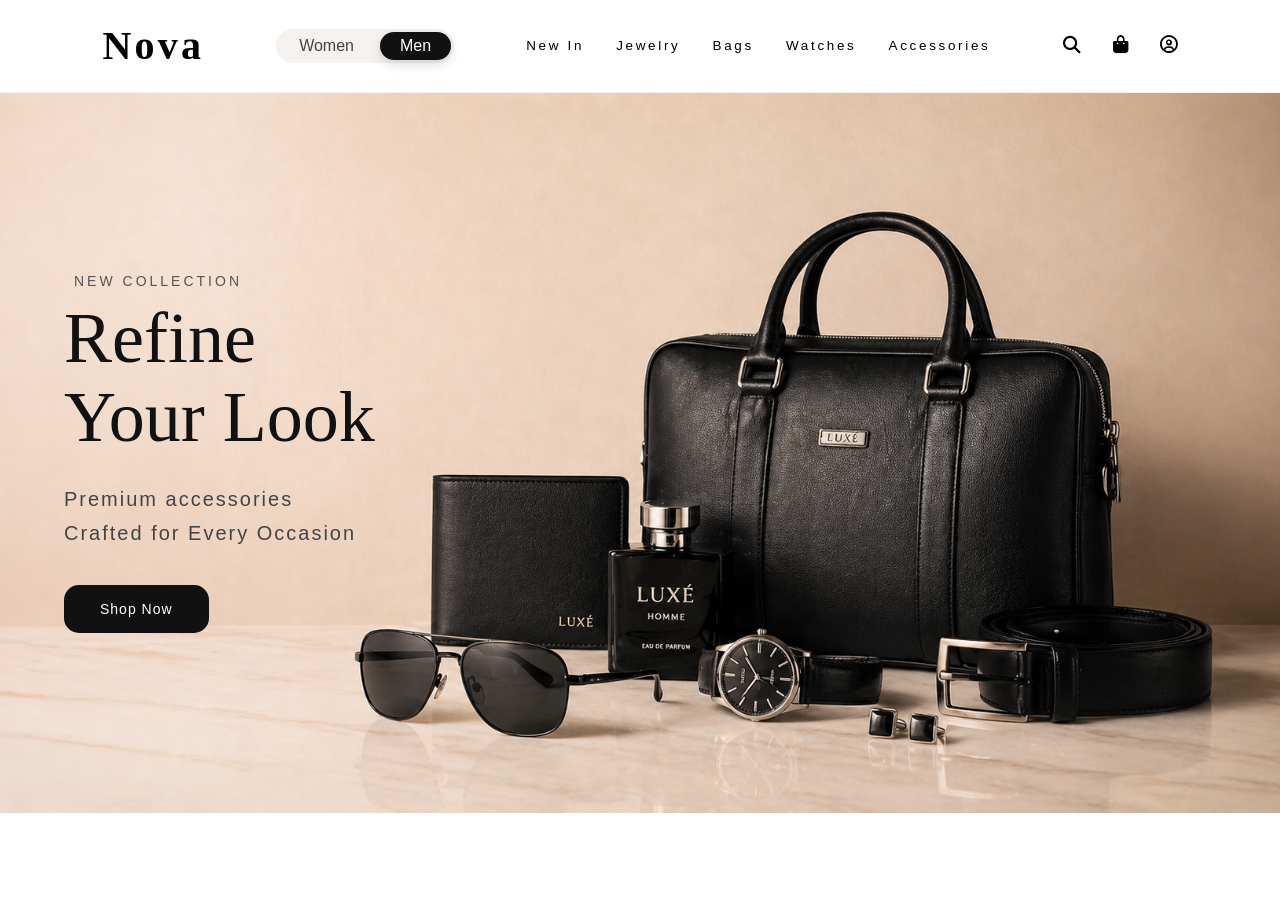
==== index-men.html @ a4f5a245 "initial commit" ====
<!DOCTYPE html>
<html lang="en">
<head>
    <meta charset="UTF-8">
    <meta name="viewport" content="width=device-width, initial-scale=1.0">
    <title>Men Section</title>
    <link rel="stylesheet" href="https://cdnjs.cloudflare.com/ajax/libs/font-awesome/6.5.0/css/all.min.css">
    <link rel="stylesheet" href="style.css">
</head>
<body>
    <header class="header">
        <h1 class="brand">
            <a href="/">Nova</a>
        </h1>

        <div class="gender-switch">
            <a href="index-women.html">Women</a>
            <a href="index-men.html" class="active">Men  </a>
        </div>
        
        <nav class="nav" aria-label="Main Navigation">
            <a href="#">New In</a>
            <a href="#">Jewelry</a>
            <a href="#">Bags</a>
            <a href="#">Watches</a>
            <!-- <a href="#">Sunglasses</a> -->
            <a href="#collection">Accessories</a>
        </nav>
        <div class="icons">
            <a href="#" aria-label="Search">
                <i class="fa-solid fa-magnifying-glass" aria-hidden="true"></i>
            </a>
            <a href="#" aria-label="Cart">
                <i class="fa-solid fa-bag-shopping" aria-hidden="true"></i>
            </a>
            <a href="#" aria-label="Account">
                <i class="fa-regular fa-circle-user" aria-hidden="true"></i>
            </a>
        </div>
    </header>

    <section class="hero men-hero">
        <div class="hero-section">
            <p class="hero-subtitle">New Collection</p>
            <h2 class="hero-title">
                Refine <br>
                Your Look</h2>
            <p class="hero-text">Premium accessories <br> Crafted for Every Occasion</p>
            <a href="#" class="hero-btn">Shop Now</a>
        </div>
    </section>

    
    

    <script src="script.js"></script>
</body>
</html>
---- style.css ----
* {
    margin: 0;
    padding: 0;
    box-sizing: border-box;
}

html {
    scroll-behavior: smooth;
}

body {
    font-family: 'Poppins', sans-serif; 
    overflow-x: hidden;  
}

a {
    text-decoration: none;
    color: inherit;
}

.header {
    display: flex;
    align-items: center;
    justify-content: space-between;
    gap: 2rem;
    padding: 1.4rem 8%;
    /* background: rgba(255, 255, 255, 0.88); */
    background: rgba(255, 255, 255, 0.92);
    backdrop-filter: blur(10px);
    -webkit-backdrop-filter: blur(10px);
    border-bottom: 1px solid rgba(31, 25, 22, 0.06);
    position: sticky;
    top: 0;
    z-index: 1000;
}

.brand {
    font-family: "Cormorant Garamond", serif;
    font-size: 2.5rem;
    font-weight: 600;
    letter-spacing: 0.08em;
    flex-shrink: 0;
}

.brand a{
    transition: color 0.3s ease;
}

.brand a:hover{
    color: #a9876f;
}

/* gender switch */
.gender-switch{
    display:flex;
    gap:6px;
    background: #f5f2ef;
    padding: 3px;
    border-radius: 30px;
    width: fit-content;
}

.gender-switch a{
    text-decoration:none;
    color:#444;
    font-size:1rem;
    font-weight:500;
    padding: 5px 20px;
    border-radius: 30px;
    transition: all 0.3s ease;
}

.gender-switch a:hover {
    color:#a9876f;
}

.gender-switch a.active{
    color: #fff;
    background-color: #111;
    box-shadow: 0 4px 12px rgba(0, 0, 0, 0.15);
}

.nav {
    display: flex;
    flex-wrap: wrap;
    justify-content: center;
    gap: 2rem;
    font-size: 0.84rem;
    font-weight: 500;
    letter-spacing: 0.2em;
}

.icons {
    display: flex;
    flex-wrap: wrap;
    justify-content: center;
    gap: 2rem;
}

.icons a{
    font-size: 1.1rem;
    transition: color 0.3s ease,transform 0.3s ease;
}

.icons a:hover{
    color: #a9876f;
    transform: translateY(-2px);
}

.nav a {
    /* transition: 0.3s; */
    transition: color 0.3s ease,transform 0.3s ease;
}

.nav a:hover {
    color: #a9876f;
    transform: translateY(-1px);
}

@media (max-width: 900px){
    .header{
        flex-direction: column;
        gap: 1rem;
        padding: 1rem 5%;
    }

    .nav{
        gap: 1rem;
        justify-content: center;
    }

    .icons{
        gap: 1rem;
    }
}

/* Hero Section */
.hero {
    width: 100%;
    /* min-height: 80vh; */
    /* background: url('image/women.png'); */
    background-size: cover;
    background-position: center;
    display: flex;
    align-items: center;
    padding: 80px 5%;
}

.women-hero {
    min-height: 60vh;
    background-image: url(image/women.png);
}

.men-hero {
    min-height: 80vh;
    background-image: url(image/men.png);
}

.hero-section {
    width: 100%;
    max-width: 500px;
}

.hero-subtitle {
    font-size: 14px;
    letter-spacing: 3px;
    text-transform: uppercase;
    color: #555;
    margin-bottom: 10px;
    margin-left: 10px;
}

.hero-title {
    font-size: clamp(42px, 7vw, 72px);
    line-height: 1.1;
    font-family: Georgia, 'Times New Roman', serif;
    font-weight: 500;
    color: #111;
    margin-bottom: 25px;
}

.hero-text {
    font-size: 20px;
    line-height: 1.7;
    letter-spacing: 2px;
    color: #444;
    margin-bottom: 35px;
    /* margin-left: 5px; */
    max-width: 420px;
}

.hero-btn {
    display: inline-block;
    padding: 16px 36px;
    background: #111;
    color: white;
    text-decoration: none;
    font-size: 14px;
    border-radius: 15px;
    letter-spacing: 1px;
    transition: 0.3s;
}

.hero-btn:hover {
    transform: translateY(-1.5px);
    background-color: #c19e83;
}

@media (max-width: 768px){
    .hero {
        min-height: 75vh;
        padding: 60px 6%;
        background-position: center;
    }
    .hero-title {
        font-size: 48px;
    }
    .hero-text {
        font-size: 18px;
    }
}

 /* AllCategories  */
.categories{
    width: 100%;
    padding: 60px 8%;
    /* background: #fff; */
    background: #f5f3f1;
    display: flex;
    justify-content: center;
    align-items: center;
    flex-wrap: wrap;
    gap: 5rem;
}

.category-card{
    text-align: center;
    border-radius: 30px;
    padding: 1rem;
    cursor: pointer;
    transition: all 0.35s ease;
}

.category-card img{
    width: 130px;
    height: 130px;
    border-radius: 50%;
    object-fit: cover;
    background: transparent;
    background: #f5f3f1;
    transition: transform 0.3s ease;
}

.category-card h3{
    margin-top: 18px;
    font-size: 13px;
    letter-spacing: 1.5px;
    color: #222;
}

.category-card a{
    display: inline-block;
    margin-top: 12px;
    margin-bottom: 5px;
    text-decoration: none;
    color: #333;
    font-size: 12px;
    letter-spacing: 1px;
}

.category-card a i{
    margin-left: 6px;
}

.category-card:hover {
    transform: translateY(-5px);
    box-shadow: 0 14px 30px rgba(169, 135, 111, 0.18);
    background: linear-gradient(180deg, #faf8f5, #efebe5);
}

.category-card:hover img {
    transform: scale(1.05);
}

.category-card a:hover,
.category-card h3:hover {
    color: #a9876f;
}

@media(max-width:768px){

    .categories{
        /* justify-content: center; */
        gap: 1.5rem;
    }

    .category-card{
        width: 45%;
    }

    .category-card img{
        width: 110px;
        height: 110px;
    }
}

/* Collection Section */
.collection{
    padding: 40px 8%;
    background: #f5f3f1;
}

.collection-heading{
    text-align: center;
    margin-bottom: 50px;
}

.collection-heading h2{
    font-size: 2.5rem;
    font-weight: 300;
    color: #1e1a18;
    letter-spacing: 2px;
    margin-bottom: 15px;
}

.heading-line{
    width: 90px;
    height: 3px;
    background: #d8cfc6;
    margin: auto;
}

.product-grid{
    display: grid;
    grid-template-columns: repeat(auto-fit,minmax(250px,1fr));
    gap: 2rem;
}

.product-card{
    min-height: 430px;
    position: relative;
    background: #f8f6f3;
    overflow: hidden;
    transition: all 0.35s ease;
    border-radius: 18px;
}

.product-card img{
    width: 100%;
    height: 340px;
    object-fit: contain;
    display: block;
    background: #f8f6f3;
}

.product-card:hover{
    transform: translateY(-8px);
    box-shadow: 0 12px 28px rgba(169,135,111,0.15);
}

.tag{
    position: absolute;
    top: 10px;
    left: 10px;
    background: white;
    color: #222;
    font-size: 0.7rem;
    letter-spacing: 1px;
    padding: 8px 14px;
    z-index: 2;
}

.product-meta{
    display: flex;
    justify-content: space-between;
    align-items: center;
    padding: 15px 10px 15px;
}

.product-meta h3{
    font-size: 1.1rem;
    color: #222;
    margin-bottom: 8px;
    font-weight: 300;
}

.price{
    display: inline-block;
    margin-top: 4px;
    color: #6d625a;
    font-size: 1rem;
}

.wishlist-btn{
    border: none;
    background: transparent;
    font-size: 1.4rem;
    line-height: 1;
    color: #8f7b6d;
    cursor: pointer;
    transition: all 0.3s ease;
}

.wishlist-btn:hover{
    color: #a9876f;
    transform: scale(1.15);
}

.wishlist-btn.active {
    color: crimson;
}

@media(max-width:1200px){
    .product-grid{
        grid-template-columns: repeat(2,1fr);
    }
}

@media(max-width:768px){
    .collection-heading h2{
        font-size: 2rem;
    }
    .product-grid{
        grid-template-columns: 1fr;
    }
    .product-card img{
        height: 320px;
    }
}

/* Benefits */
.benefits {
  display: grid;
  grid-template-columns: repeat(4, 1fr);
  gap: 1.5rem;
  padding: 2rem 8%;
  background: #f7f3ee;
}

.benefits article {
  display: flex;
  align-items: center;
  justify-content: center;
  gap: 0.9rem;
  min-height: 84px;
  text-align: left;
  border-radius: 16px;
  transition: all 0.3s ease;
  padding: 1rem;
}

.benefits article:hover {
  transform: translateY(-3px);
  background: #faf8f5;
  box-shadow: 0 8px 20px rgba(169, 135, 111, 0.12);
}

.benefit-icon {
  font-size: 1.4rem;
  color: #a9876f;
  display: flex;
  align-items: center;
  justify-content: center;
}

.benefits h3 {
  font-size: 0.9rem;
  letter-spacing: 0.12em;
  color: #222;
}

.benefits p {
  margin-top: 0.3rem;
  font-size: 0.88rem;
  line-height: 1.5;
  color: #666;
}

/* Tablet */
@media (max-width: 768px) {
  .benefits {
    grid-template-columns: repeat(2, 1fr);
    gap: 1rem;
  }
}

/* Mobile */
@media (max-width: 480px) {
  .benefits {
    grid-template-columns: 1fr;
  }
  .benefits article {
    justify-content: flex-start;
    border-bottom: 1px solid #e8e1da;
    border-radius: 0;
    padding-bottom: 1rem;
  }
  .benefits article:last-child {
    border-bottom: none;
  }
}

/* Footer */
.footer{
    text-align:center;
    padding:1rem;
    background:#1e1a18;
    color:#fff;
    font-size:0.9rem;
    letter-spacing: 0.5rem;
}
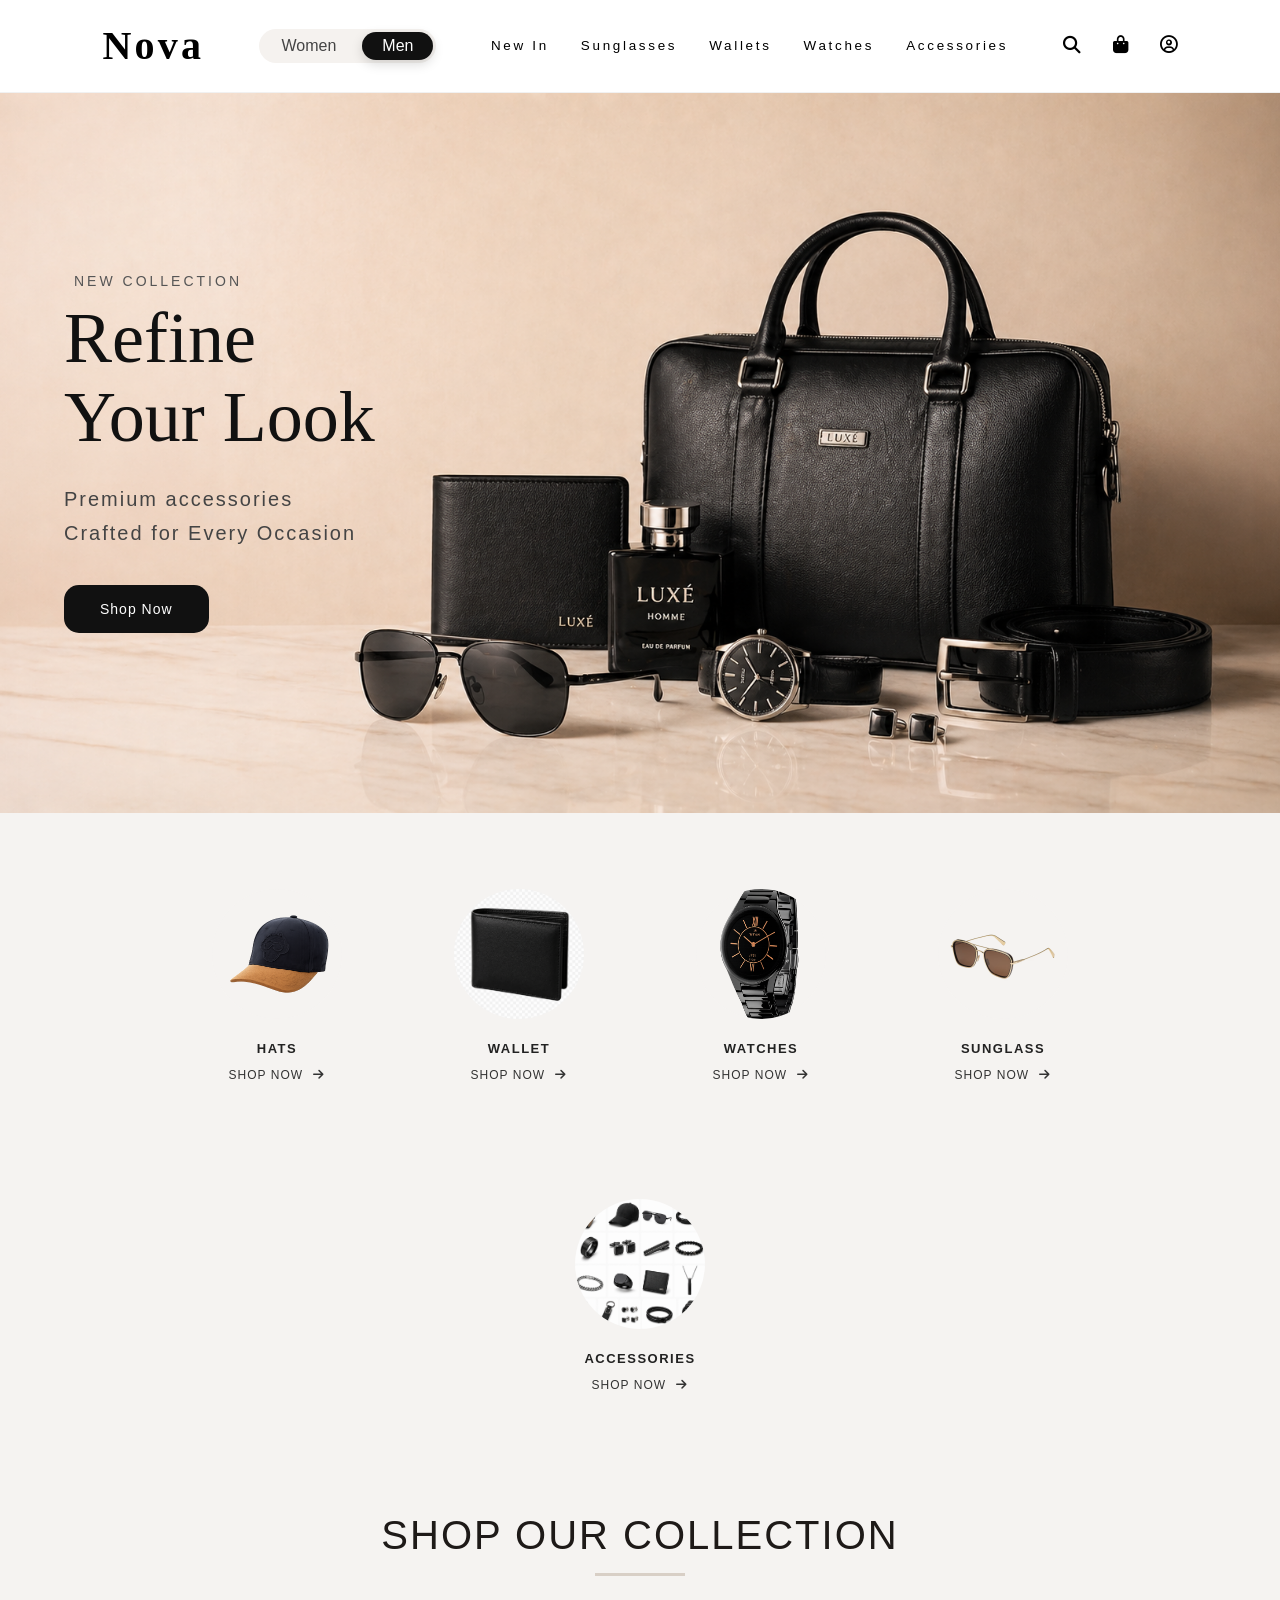
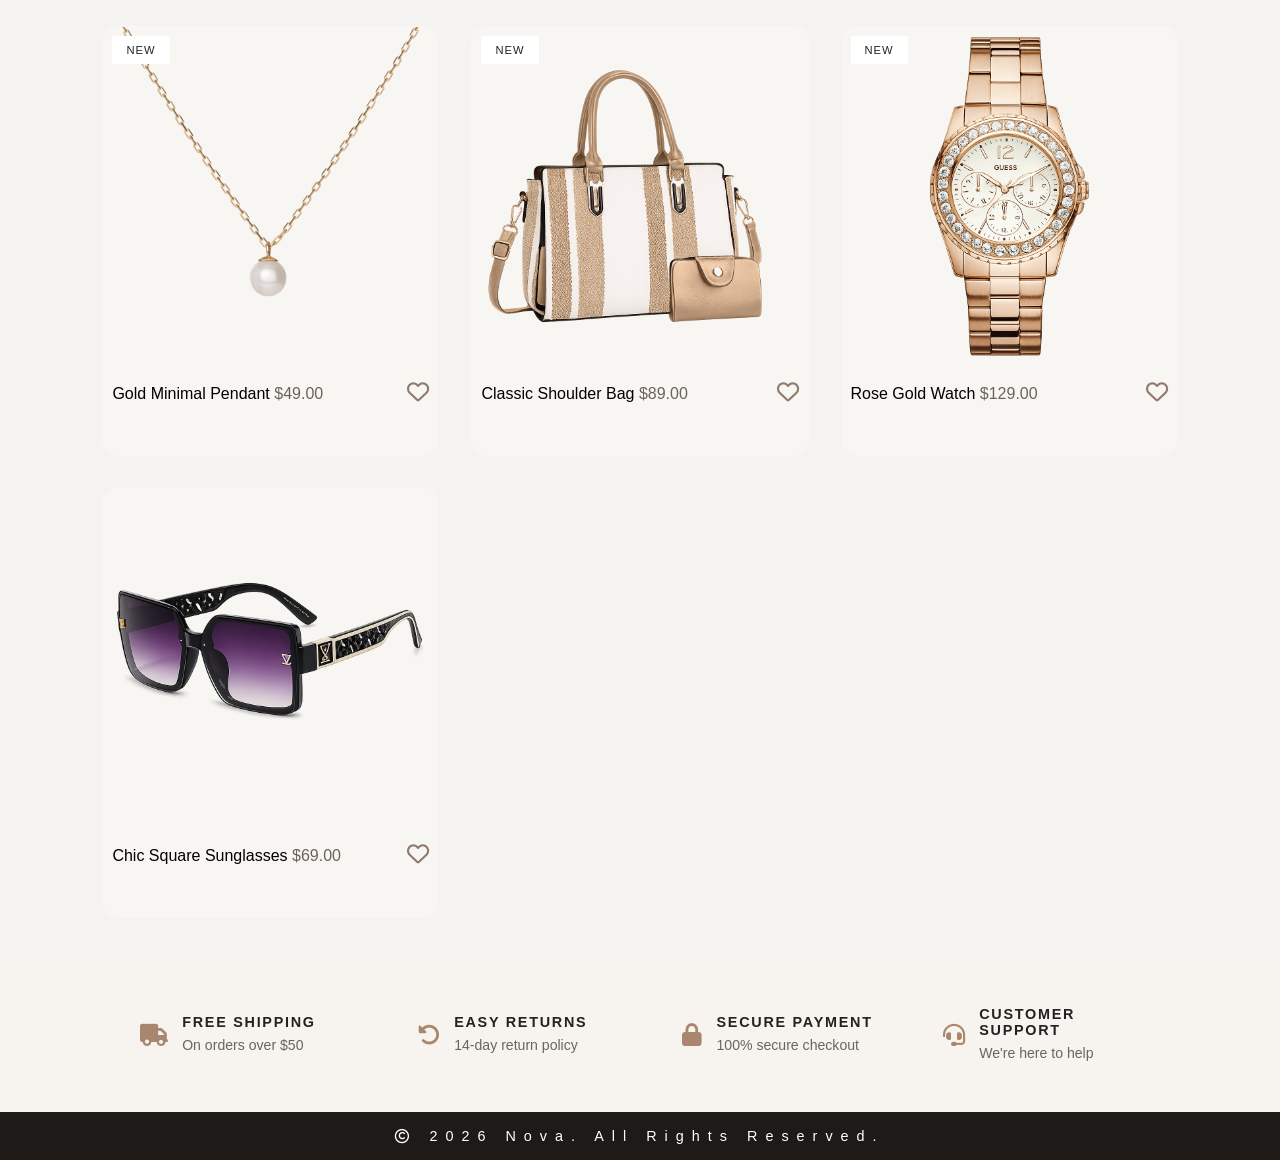
==== commit 4c60fc33: "Added Category section" ====
--- a/index-men.html
+++ b/index-men.html
@@ -14,14 +14,14 @@
         </h1>
 
         <div class="gender-switch">
-            <a href="index-women.html">Women</a>
+            <a href="index.html">Women</a>
             <a href="index-men.html" class="active">Men  </a>
         </div>
         
         <nav class="nav" aria-label="Main Navigation">
             <a href="#">New In</a>
-            <a href="#">Jewelry</a>
-            <a href="#">Bags</a>
+            <a href="#">Sunglasses</a>
+            <a href="#">Wallets</a>
             <a href="#">Watches</a>
             <!-- <a href="#">Sunglasses</a> -->
             <a href="#collection">Accessories</a>
@@ -50,8 +50,150 @@
         </div>
     </section>
 
+    <section class="categories">
+        <article class="category-card">
+            <img src="image/Men-Hat.png" alt="JEWELRY" class="image">
+            <h3>HATS</h3>
+            <a href="#">SHOP NOW
+                <i class="fa-solid fa-arrow-right"></i>
+            </a>
+        </article>
+        <article class="category-card">
+            <img src="image/men-wallet.png" alt="Bags" class="image">
+            <h3>WALLET</h3>
+            <a href="#">SHOP NOW
+                <i class="fa-solid fa-arrow-right"></i>
+            </a>
+        </article>
+        <article class="category-card">
+            <img src="image/Men-Watch.png" alt="Watches" class="image">
+            <h3>WATCHES</h3>
+            <a href="#">SHOP NOW
+                <i class="fa-solid fa-arrow-right"></i>
+            </a>
+        </article>
+        <article class="category-card">
+            <img src="image/Men-sunglass.avif" alt="JEWELRY" class="image">
+            <h3>SUNGLASS</h3>
+            <a href="#">SHOP NOW
+                <i class="fa-solid fa-arrow-right"></i>
+            </a>
+        </article>
+        <!-- <article class="category-card">
+            <img src="image/men=belt.webp" alt="Sunglasses" class="image">
+            <h3>BELT</h3>
+            <a href="#">SHOP NOW
+                <i class="fa-solid fa-arrow-right"></i>
+            </a>
+        </article> -->
+        <article class="category-card">
+            <img src="image/Men-Accesories.png" alt="Accessories" class="image">
+            <h3>ACCESSORIES</h3>
+            <a href="#">SHOP NOW
+                <i class="fa-solid fa-arrow-right"></i>
+            </a>
+        </article>
+    </section>
     
-    
+    <section id="collection" class="collection">
+        <div class="collection-heading">
+            <h2>SHOP OUR COLLECTION</h2>
+            <div class="heading-line"></div>
+        </div>
+
+        <div class="product-grid">
+          <article class="product-card">
+            <div class="tag">NEW</div>
+            <a href="#"><img src="image/necklace.png" alt="Gold Minimal Pendant" loading="lazy"></a>
+            <div class="product-meta">
+              <div>
+                <a href="#">Gold Minimal Pendant</a>
+                <span class="price">$49.00</span>
+              </div>
+              <button class="wishlist-btn" aria-label="Add Gold Minimal Pendant to wishlist">
+                <i class="fa-regular fa-heart"></i>
+              </button>
+            </div>
+          </article>
+          <article class="product-card">
+            <div class="tag">NEW</div>
+            <a href="#"><img src="image/ShoulderBag.png" alt="Classic Shoulder Bag" loading="lazy"></a>
+            <div class="product-meta">
+              <div>
+                <a href="#">Classic Shoulder Bag</a>
+                <span class="price">$89.00</span>
+              </div>
+              <button class="wishlist-btn" aria-label="Add Classic Shoulder Bag to wishlist">
+                <i class="fa-regular fa-heart"></i>
+              </button>
+            </div>
+          </article>
+          <article class="product-card">
+            <div class="tag">NEW</div>
+            <a href="#"><img src="image/GoldWatch.png" alt="Rose Gold Watch" loading="lazy"></a>
+            <div class="product-meta">
+              <div>
+                <a href="#">Rose Gold Watch</a>
+                <span class="price">$129.00</span>
+              </div>
+              <button class="wishlist-btn" aria-label="Add Rose Gold Watch to wishlist">
+                <i class="fa-regular fa-heart"></i>
+              </button>
+            </div>
+          </article>
+          <article class="product-card">
+            <a href="#"><img src="image/ChicSunglass.png" alt="Chic Square Sunglasses" loading="lazy"></a>
+            <div class="product-meta">
+              <div>
+                <a href="#">Chic Square Sunglasses</a>
+                <span class="price">$69.00</span>
+              </div>
+              <button class="wishlist-btn" aria-label="Add Chic Square Sunglasses to wishlist">
+                <i class="fa-regular fa-heart"></i>
+              </button>
+            </div>
+          </article>
+        </div>
+    </section>
+
+    <section class="benefits" aria-label="Store Benefits">
+        <article>
+            <div class="benefit-icon">
+                <i class="fa-solid fa-truck" aria-hidden="true"></i>
+            </div>
+          <div>
+            <h3>FREE SHIPPING</h3>
+            <p>On orders over $50</p>
+          </div>
+        </article>
+        <article>
+            <div class="benefit-icon">
+                <i class="fa-solid fa-rotate-left"></i>
+            </div>
+          <div>
+            <h3>EASY RETURNS</h3>
+            <p>14-day return policy</p>
+          </div>
+        </article>
+        <article>
+          <div class="benefit-icon"><i class="fa-solid fa-lock"></i></div>
+          <div>
+            <h3>SECURE PAYMENT</h3>
+            <p>100% secure checkout</p>
+          </div>
+        </article>
+        <article>
+          <div class="benefit-icon"><i class="fa-solid fa-headset"></i></div>
+          <div>
+            <h3>CUSTOMER SUPPORT</h3>
+            <p>We're here to help</p>
+          </div>
+        </article>
+      </section>
+
+    <footer class="footer">
+        <p><i class="fa-regular fa-copyright"></i> 2026 Nova. All Rights Reserved.</p>
+    </footer>
 
     <script src="script.js"></script>
 </body>
--- a/style.css
+++ b/style.css
@@ -122,6 +122,7 @@
         flex-direction: column;
         gap: 1rem;
         padding: 1rem 5%;
+        position: static;
     }
 
     .nav{
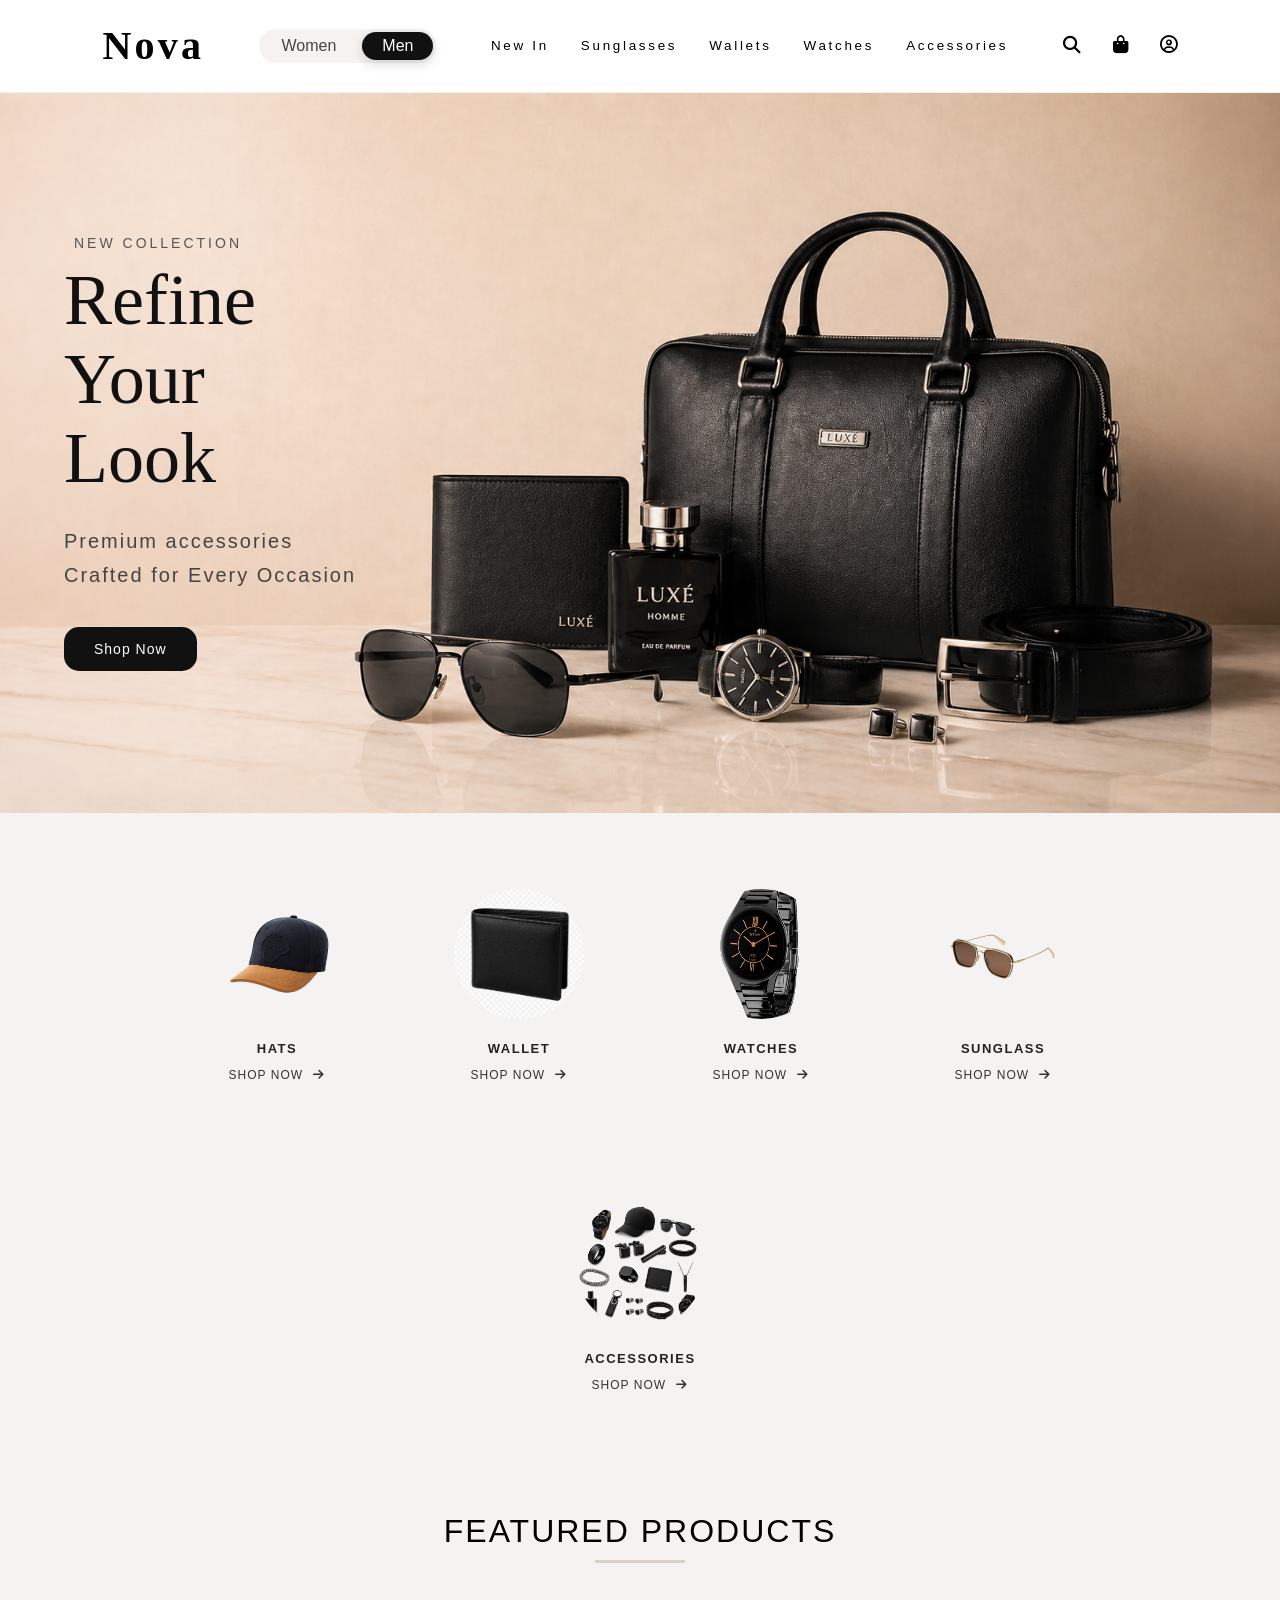
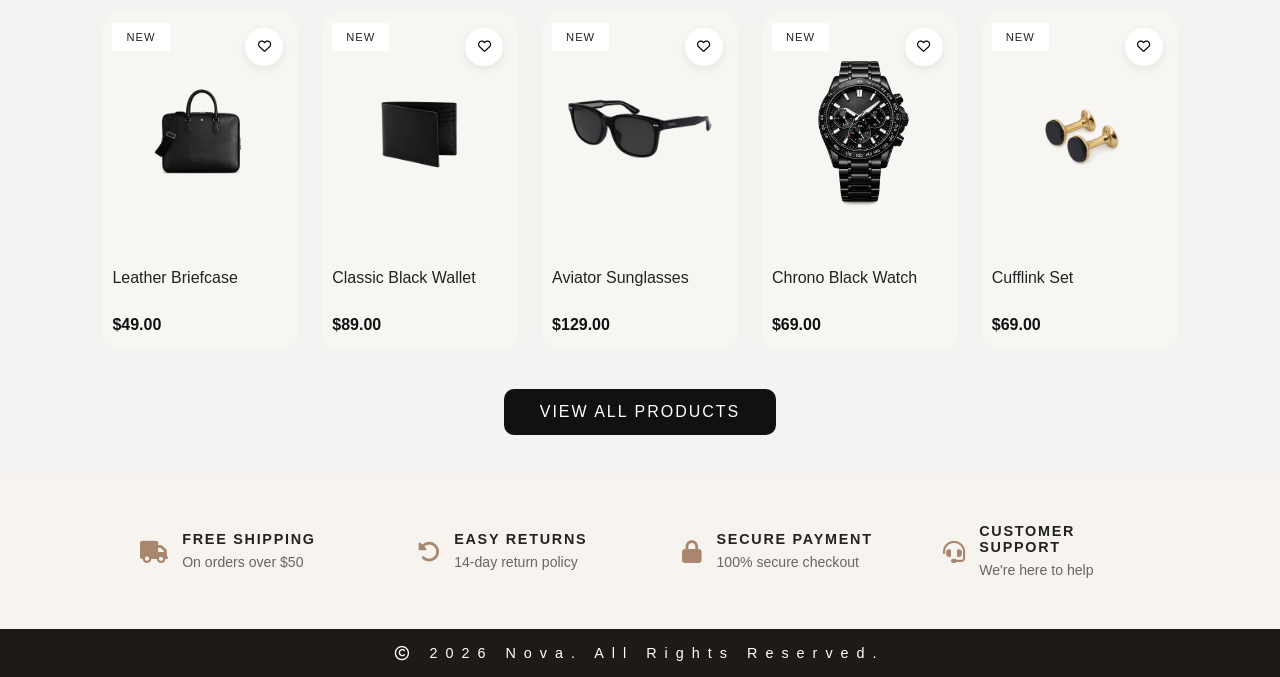
==== commit 40eef47c: "Modified Collection Section" ====
--- a/index-men.html
+++ b/index-men.html
@@ -10,7 +10,7 @@
 <body>
     <header class="header">
         <h1 class="brand">
-            <a href="/">Nova</a>
+            <a href="index.html">Nova</a>
         </h1>
 
         <div class="gender-switch">
@@ -24,7 +24,7 @@
             <a href="#">Wallets</a>
             <a href="#">Watches</a>
             <!-- <a href="#">Sunglasses</a> -->
-            <a href="#collection">Accessories</a>
+            <a href="#men-collection">Accessories</a>
         </nav>
         <div class="icons">
             <a href="#" aria-label="Search">
@@ -87,7 +87,7 @@
             </a>
         </article> -->
         <article class="category-card">
-            <img src="image/Men-Accesories.png" alt="Accessories" class="image">
+            <img src="image/Men-Accessories.png" alt="Accessories" class="image">
             <h3>ACCESSORIES</h3>
             <a href="#">SHOP NOW
                 <i class="fa-solid fa-arrow-right"></i>
@@ -95,64 +95,81 @@
         </article>
     </section>
     
-    <section id="collection" class="collection">
+    <section id="men-collection" class="collection">
         <div class="collection-heading">
-            <h2>SHOP OUR COLLECTION</h2>
+            <h2>FEATURED PRODUCTS</h2>
             <div class="heading-line"></div>
         </div>
 
-        <div class="product-grid">
-          <article class="product-card">
-            <div class="tag">NEW</div>
-            <a href="#"><img src="image/necklace.png" alt="Gold Minimal Pendant" loading="lazy"></a>
-            <div class="product-meta">
-              <div>
-                <a href="#">Gold Minimal Pendant</a>
+        <div class="product-grid-men">
+          <article class="product-card">
+            <div class="tag">NEW</div>
+            <a href="#"><img src="image/Leather-Briefcase.png" alt="Leather Briefcase" loading="lazy"></a>
+            <div class="product-meta-men">
+              <div>
+                <a href="#">Leather Briefcase</a>
                 <span class="price">$49.00</span>
               </div>
-              <button class="wishlist-btn" aria-label="Add Gold Minimal Pendant to wishlist">
-                <i class="fa-regular fa-heart"></i>
-              </button>
-            </div>
-          </article>
-          <article class="product-card">
-            <div class="tag">NEW</div>
-            <a href="#"><img src="image/ShoulderBag.png" alt="Classic Shoulder Bag" loading="lazy"></a>
-            <div class="product-meta">
-              <div>
-                <a href="#">Classic Shoulder Bag</a>
+              <button class="wishlist-btn" aria-label="Add Leather Briefcase to wishlist">
+                <i class="fa-regular fa-heart"></i>
+              </button>
+            </div>
+          </article>
+          <article class="product-card">
+            <div class="tag">NEW</div>
+            <a href="#"><img src="image/Classic-Black-Wallet.png" alt="Classic Black Wallet" loading="lazy"></a>
+            <div class="product-meta-men">
+              <div>
+                <a href="#">Classic Black Wallet</a>
                 <span class="price">$89.00</span>
               </div>
-              <button class="wishlist-btn" aria-label="Add Classic Shoulder Bag to wishlist">
-                <i class="fa-regular fa-heart"></i>
-              </button>
-            </div>
-          </article>
-          <article class="product-card">
-            <div class="tag">NEW</div>
-            <a href="#"><img src="image/GoldWatch.png" alt="Rose Gold Watch" loading="lazy"></a>
-            <div class="product-meta">
-              <div>
-                <a href="#">Rose Gold Watch</a>
+              <button class="wishlist-btn" aria-label="Add Classic Black Wallet to wishlist">
+                <i class="fa-regular fa-heart"></i>
+              </button>
+            </div>
+          </article>
+          <article class="product-card">
+            <div class="tag">NEW</div>
+            <a href="#"><img src="image/Aviator-Sunglasses.png" alt="Aviator Sunglasses" loading="lazy"></a>
+            <div class="product-meta-men">
+              <div>
+                <a href="#">Aviator Sunglasses</a>
                 <span class="price">$129.00</span>
               </div>
-              <button class="wishlist-btn" aria-label="Add Rose Gold Watch to wishlist">
-                <i class="fa-regular fa-heart"></i>
-              </button>
-            </div>
-          </article>
-          <article class="product-card">
-            <a href="#"><img src="image/ChicSunglass.png" alt="Chic Square Sunglasses" loading="lazy"></a>
-            <div class="product-meta">
-              <div>
-                <a href="#">Chic Square Sunglasses</a>
+              <button class="wishlist-btn" aria-label="Add Aviator Sunglasses to wishlist">
+                <i class="fa-regular fa-heart"></i>
+              </button>
+            </div>
+          </article>
+          <article class="product-card">
+            <div class="tag">NEW</div>
+            <a href="#"><img src="image/Chrono-Black-Watch.png" alt="Chrono Black Watch" loading="lazy"></a>
+            <div class="product-meta-men">
+              <div>
+                <a href="#">Chrono Black Watch</a>
                 <span class="price">$69.00</span>
               </div>
-              <button class="wishlist-btn" aria-label="Add Chic Square Sunglasses to wishlist">
-                <i class="fa-regular fa-heart"></i>
-              </button>
-            </div>
-          </article>
+              <button class="wishlist-btn" aria-label="Add Chrono Black Watch to wishlist">
+                <i class="fa-regular fa-heart"></i>
+              </button>
+            </div>
+          </article>
+          <article class="product-card">
+            <div class="tag">NEW</div>
+            <a href="#"><img src="image/Cufflinks-Set.png" alt="Cufflink Set" loading="lazy"></a>
+            <div class="product-meta-men">
+              <div>
+                <a href="#">Cufflink Set</a>
+                <span class="price">$69.00</span>
+              </div>
+              <button class="wishlist-btn" aria-label="Add Cufflink Set to wishlist">
+                <i class="fa-regular fa-heart"></i>
+              </button>
+            </div>
+          </article>
+        </div>
+        <div class="view-all">
+          <a href="#">VIEW ALL PRODUCTS</a>
         </div>
     </section>
 
--- a/style.css
+++ b/style.css
@@ -138,13 +138,13 @@
 /* Hero Section */
 .hero {
     width: 100%;
-    /* min-height: 80vh; */
-    /* background: url('image/women.png'); */
+
     background-size: cover;
     background-position: center;
     display: flex;
     align-items: center;
     padding: 80px 5%;
+    position: relative; 
 }
 
 .women-hero {
@@ -159,7 +159,11 @@
 
 .hero-section {
     width: 100%;
-    max-width: 500px;
+    max-width: 300px;
+    /* background: rgba(255,255,255,0.5); */
+
+    position: relative;
+    z-index: 1;
 }
 
 .hero-subtitle {
@@ -172,7 +176,7 @@
 }
 
 .hero-title {
-    font-size: clamp(42px, 7vw, 72px);
+    font-size: clamp(38px, 7vw, 72px);
     line-height: 1.1;
     font-family: Georgia, 'Times New Roman', serif;
     font-weight: 500;
@@ -186,13 +190,13 @@
     letter-spacing: 2px;
     color: #444;
     margin-bottom: 35px;
-    /* margin-left: 5px; */
+
     max-width: 420px;
 }
 
 .hero-btn {
     display: inline-block;
-    padding: 16px 36px;
+    padding: 14px 30px;
     background: #111;
     color: white;
     text-decoration: none;
@@ -207,17 +211,52 @@
     background-color: #c19e83;
 }
 
-@media (max-width: 768px){
-    .hero {
-        min-height: 75vh;
-        padding: 60px 6%;
-        background-position: center;
-    }
-    .hero-title {
-        font-size: 48px;
-    }
-    .hero-text {
-        font-size: 18px;
+/* .hero::before{
+    content: "";
+    position: absolute;
+    inset: 0;
+    background: linear-gradient(
+        90deg,
+        rgba(255,255,255,0.85) 0%,
+        rgba(255,255,255,0.55) 35%,
+        rgba(255,255,255,0) 70%
+    );
+} */
+
+@media (max-width:768px){
+
+    .hero{
+        min-height:65vh;
+        padding:40px 6%;
+    }
+
+    .women-hero{
+        background-position:75% center;
+    }
+ 
+    .men-hero{
+        background-position:35% center;
+    }
+
+    .hero-section{
+        max-width:300px;
+        /* background:rgba(255,255,255,0.55); */
+        /* padding:20px; */
+        border-radius:12px;
+        backdrop-filter:blur(2px);
+    }
+
+    .hero-title{
+        font-size:38px;
+    }
+
+    .hero-text{
+        font-size:16px;
+        max-width:240px;
+    }
+
+    .hero-btn{
+        padding:14px 30px;
     }
 }
 
@@ -290,18 +329,22 @@
 
 @media(max-width:768px){
 
-    .categories{
-        /* justify-content: center; */
+
+    .categories {
         gap: 1.5rem;
     }
-
+    
     .category-card{
         width: 45%;
     }
 
     .category-card img{
-        width: 110px;
-        height: 110px;
+        width: 90px;
+        height: 90px;
+    }
+
+    .category-card a{
+        font-size:11px;
     }
 }
 
@@ -316,12 +359,12 @@
     margin-bottom: 50px;
 }
 
-.collection-heading h2{
-    font-size: 2.5rem;
+.collection-heading h2 {
+    font-size: 2rem;
     font-weight: 300;
-    color: #1e1a18;
+
     letter-spacing: 2px;
-    margin-bottom: 15px;
+    margin-bottom: 10px;
 }
 
 .heading-line{
@@ -337,8 +380,15 @@
     gap: 2rem;
 }
 
+.product-grid-men {
+    display: grid;
+    grid-template-columns: repeat(5, 1fr);
+    gap: 1.5rem;
+}
+
 .product-card{
-    min-height: 430px;
+    /* min-height: 340px; */
+    height: auto;
     position: relative;
     background: #f8f6f3;
     overflow: hidden;
@@ -348,14 +398,22 @@
 
 .product-card img{
     width: 100%;
-    height: 340px;
+    height: 240px;
     object-fit: contain;
     display: block;
-    background: #f8f6f3;
+    padding: 20px;
+}
+
+.product-card-men img{
+    width: 100%;
+    height: 220px;
+    object-fit: contain;
+    display: block;
+    padding: 20px;
 }
 
 .product-card:hover{
-    transform: translateY(-8px);
+    transform: translateY(-4px);
     box-shadow: 0 12px 28px rgba(169,135,111,0.15);
 }
 
@@ -375,31 +433,58 @@
     display: flex;
     justify-content: space-between;
     align-items: center;
-    padding: 15px 10px 15px;
-}
-
-.product-meta h3{
+    padding: 15px;
+}
+
+.product-meta a{
     font-size: 1.1rem;
     color: #222;
-    margin-bottom: 8px;
+
     font-weight: 300;
+    display: block;
+    min-height: 52px;
+    line-height: 1.3;
+}
+
+.product-meta-men{
+    display: flex;
+    justify-content: space-between;
+    align-items: center;
+    padding: 15px 10px 15px;
+}
+
+.product-meta-men a{
+    font-size: 1rem;
+    color: #222;
+    font-weight: 400;
+    display: block;
+    min-height: 48px;
+    line-height: 1.3;
 }
 
 .price{
-    display: inline-block;
-    margin-top: 4px;
-    color: #6d625a;
-    font-size: 1rem;
+    display:block;
+    /* margin-top:6px; */
+    color:#111;
+    font-weight:600;
 }
 
 .wishlist-btn{
+    position: absolute;
+    top: 15px;
+    right: 15px;
+    z-index: 10;
+    background: white;
+    width: 38px;
+    height: 38px;
     border: none;
-    background: transparent;
-    font-size: 1.4rem;
-    line-height: 1;
-    color: #8f7b6d;
+    border-radius: 50%;
+    display: flex;
+    align-items: center;
+    justify-content: center;
     cursor: pointer;
     transition: all 0.3s ease;
+    box-shadow: 0 3px 10px rgba(0,0,0,0.08);
 }
 
 .wishlist-btn:hover{
@@ -411,21 +496,83 @@
     color: crimson;
 }
 
+.view-all{
+    /* text-align: center;
+    margin-top: 3rem; */
+    width: 100%;
+    display: flex;
+    justify-content: center;
+    margin-top: 40px;
+}
+
+.view-all a{
+    display: inline-block;
+    padding: 14px 36px;
+    background: #111;
+    color: #fff;
+    border-radius: 10px;
+    /* font-size: 0.9rem; */
+    /* font-weight: 500; */
+    letter-spacing: 2px;
+    text-transform: uppercase;
+    transition: all 0.3s ease;
+}
+
+.view-all a:hover{
+    background: #a9876f;
+    transform: translateY(-2px);
+    box-shadow: 0 8px 20px rgba(169, 135, 111, 0.25);
+}
+
 @media(max-width:1200px){
     .product-grid{
         grid-template-columns: repeat(2,1fr);
     }
+    .product-grid-men{
+        grid-template-columns: repeat(3,1fr);
+    }
 }
 
 @media(max-width:768px){
     .collection-heading h2{
         font-size: 2rem;
     }
-    .product-grid{
-        grid-template-columns: 1fr;
+    .product-grid,
+    .product-grid-men {
+        grid-template-columns: repeat(2,1fr);
+        gap: 1rem;
+    }
+    .product-card {
+        min-height: auto;
     }
     .product-card img{
-        height: 320px;
+        height: 180px;
+    }
+    .wishlist-btn{
+        width: 34px;
+        height: 34px;
+        top: 10px;
+        right: 10px;
+    }
+
+    /* .collection-heading-men h2{
+        font-size: 1.5rem;
+    } */
+    /* .product-grid-men{
+        grid-template-columns: repeat(2,1fr);
+        gap: 1rem;
+    } */
+    /* .product-card-men{
+        min-height: auto;
+    } */
+    .product-card-men img{
+        height: 140px;
+    }
+    .product-meta-men a{
+        font-size: 0.9rem;
+    }
+    .price{
+        font-size: 0.95rem;
     }
 }
 
